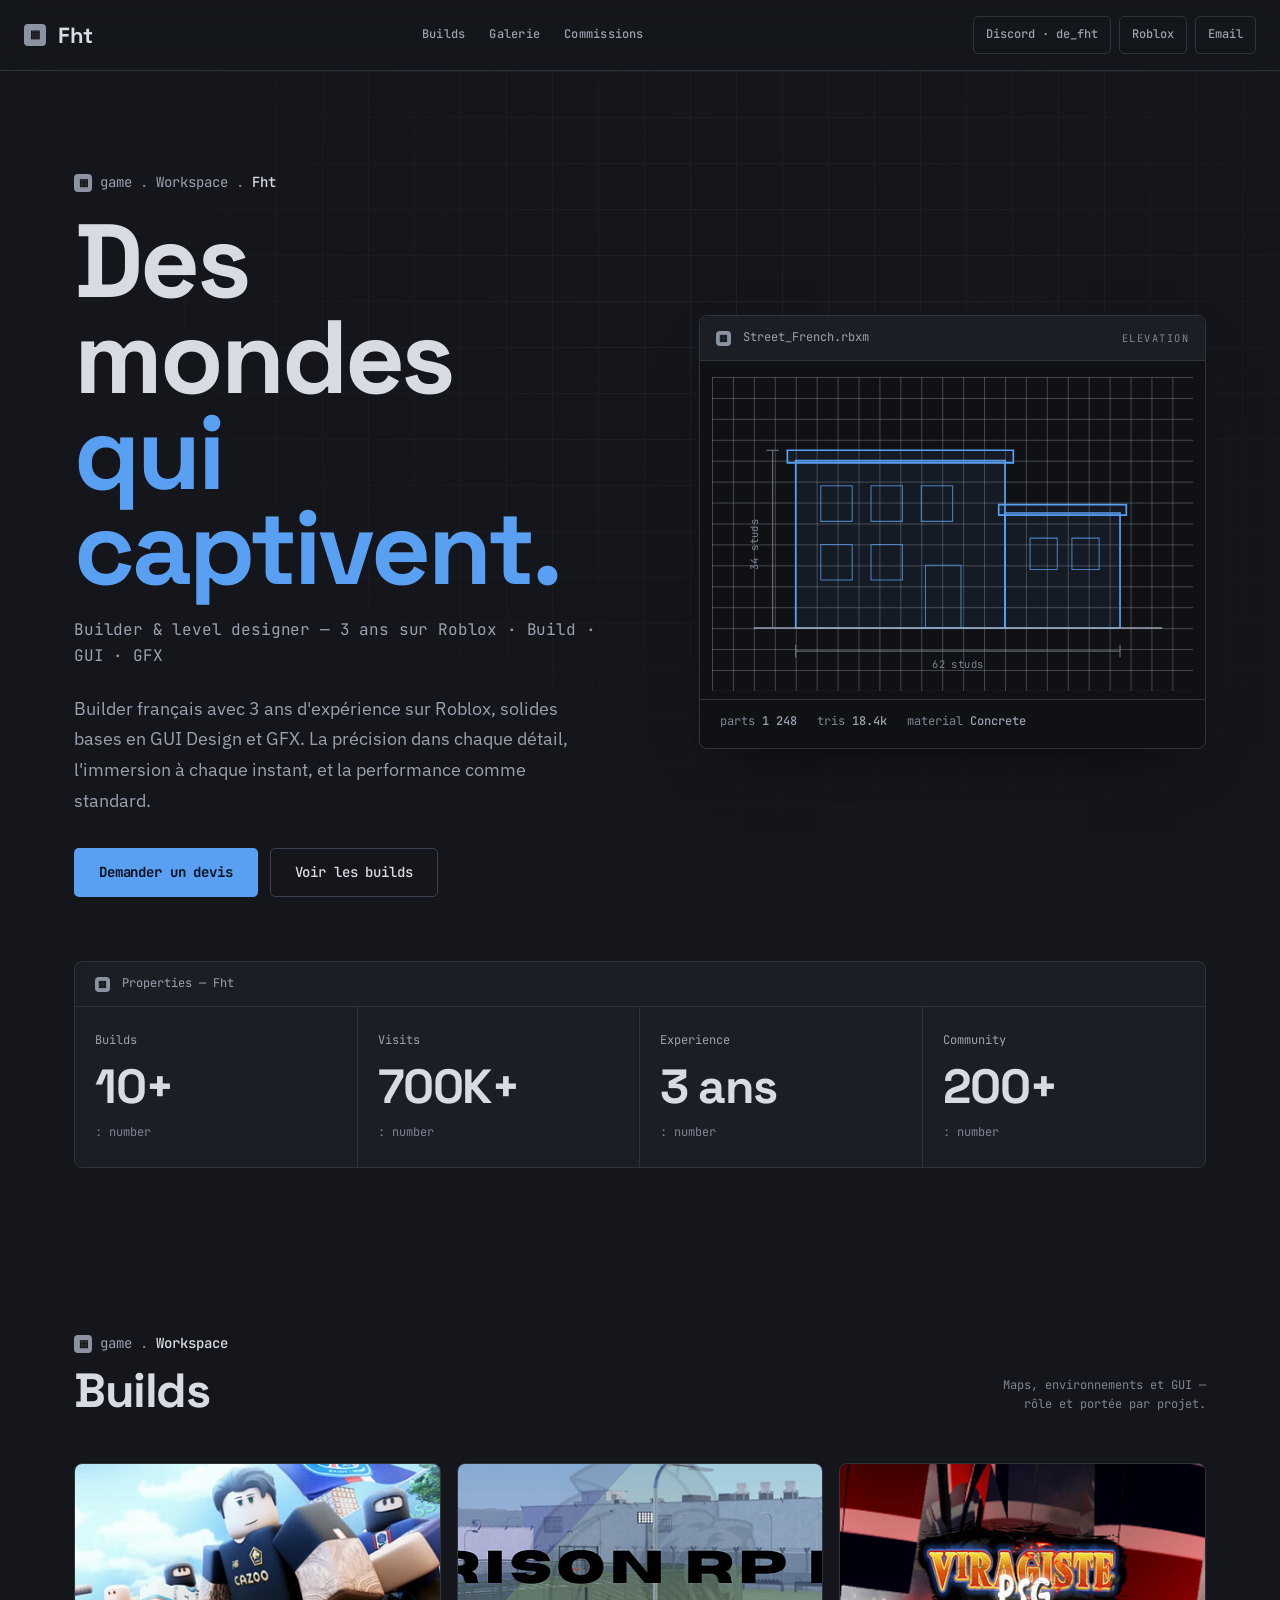
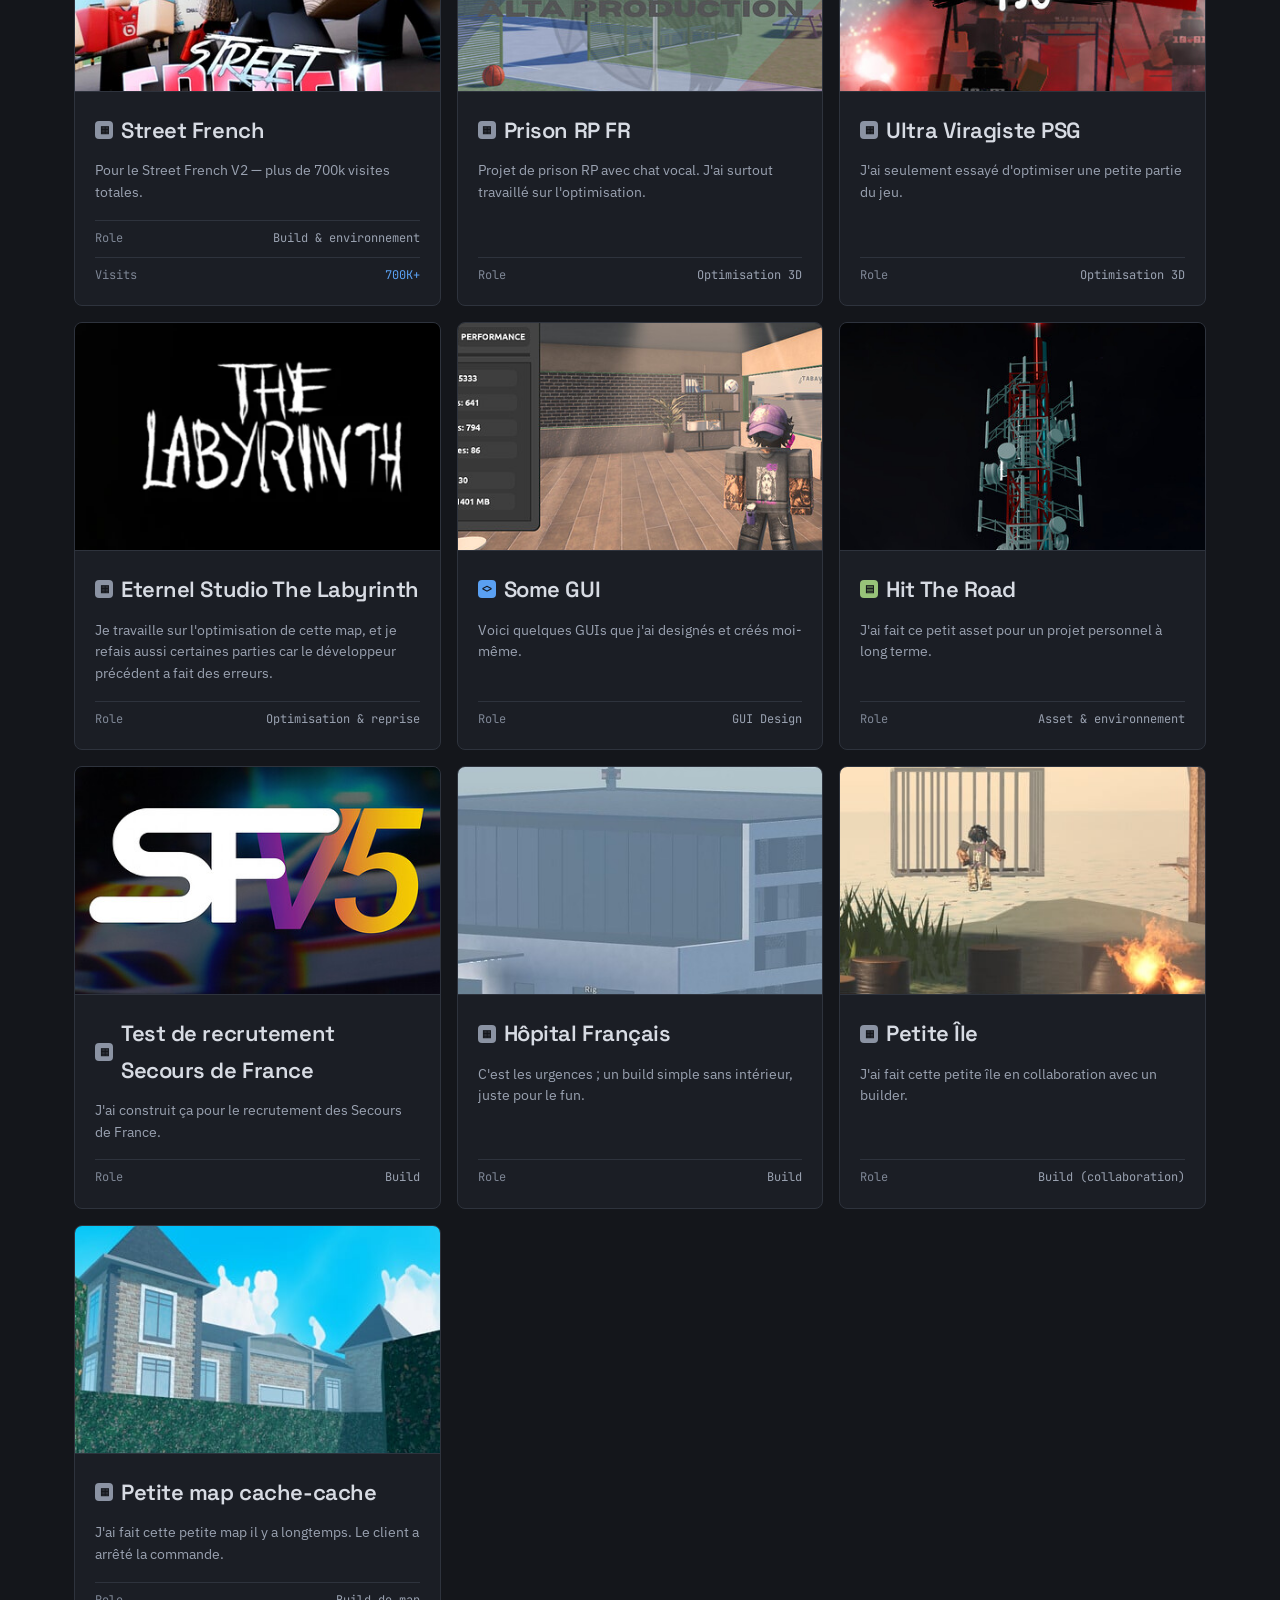
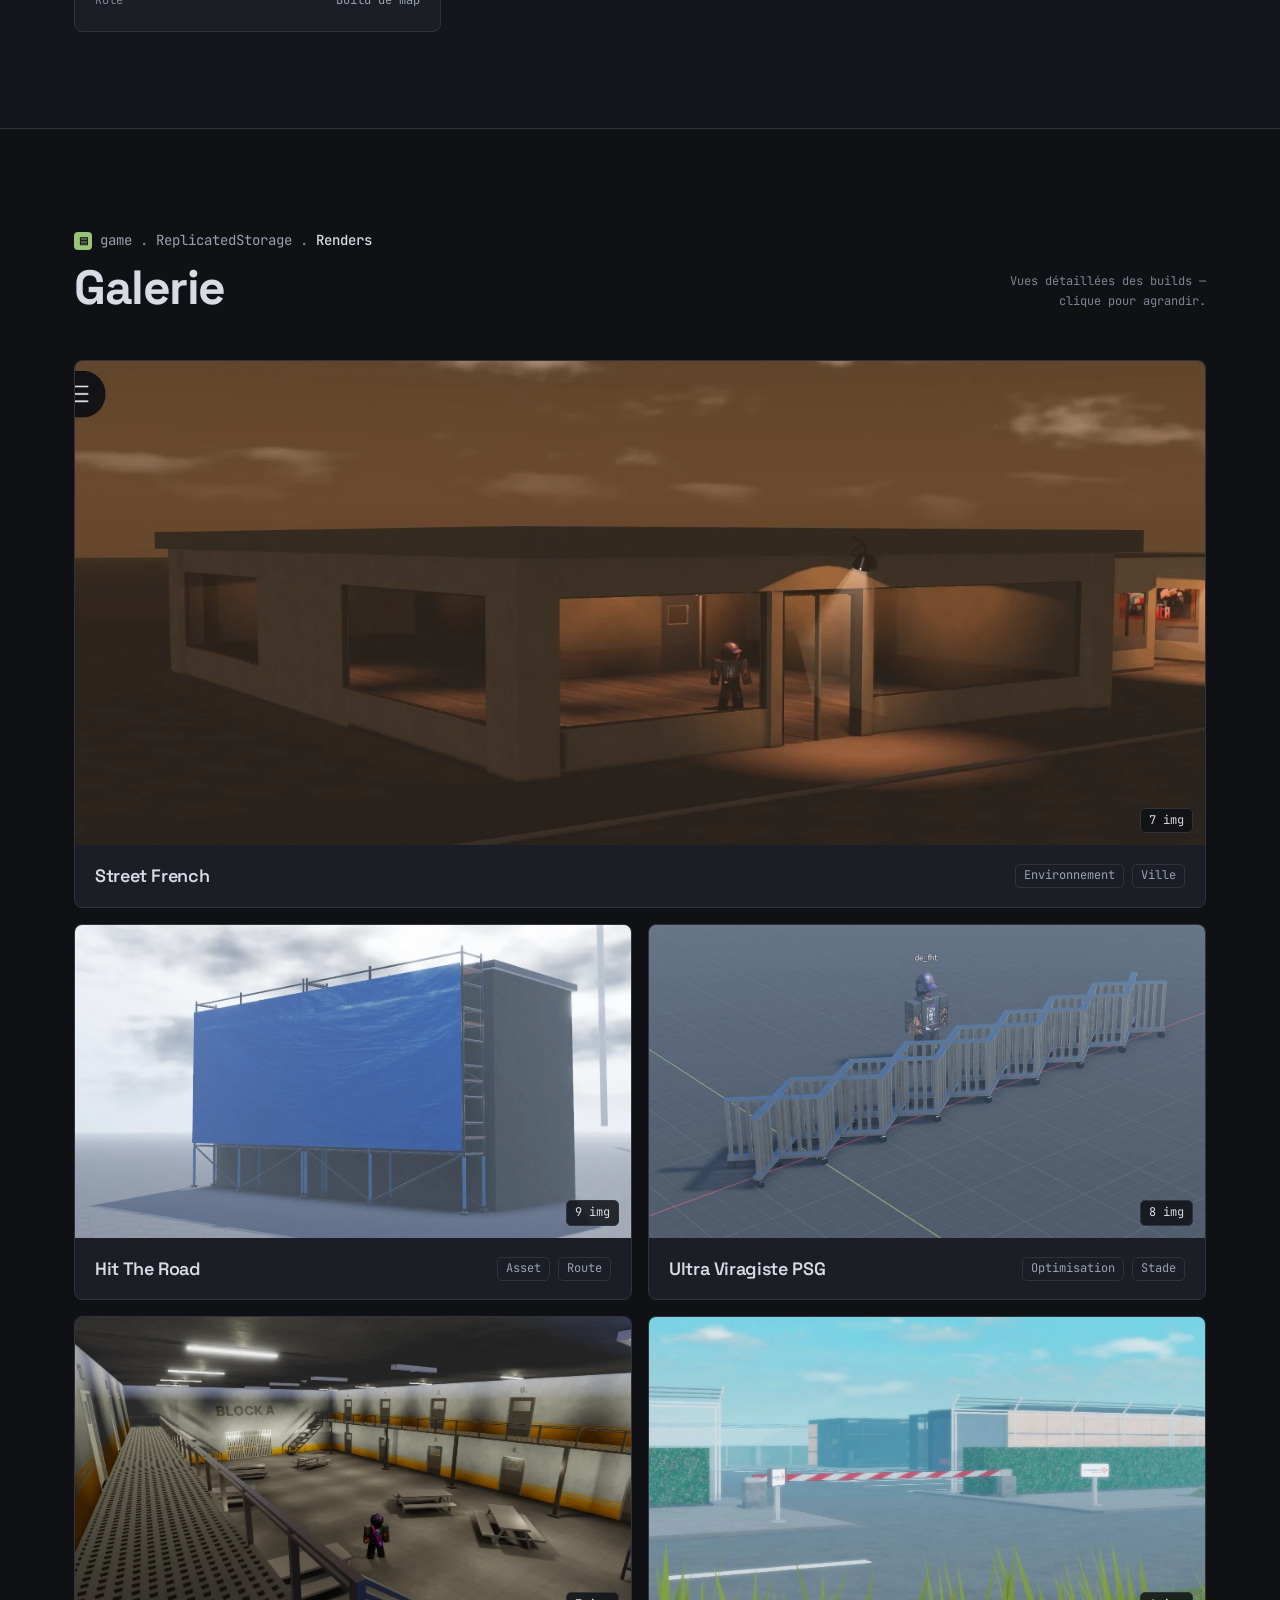
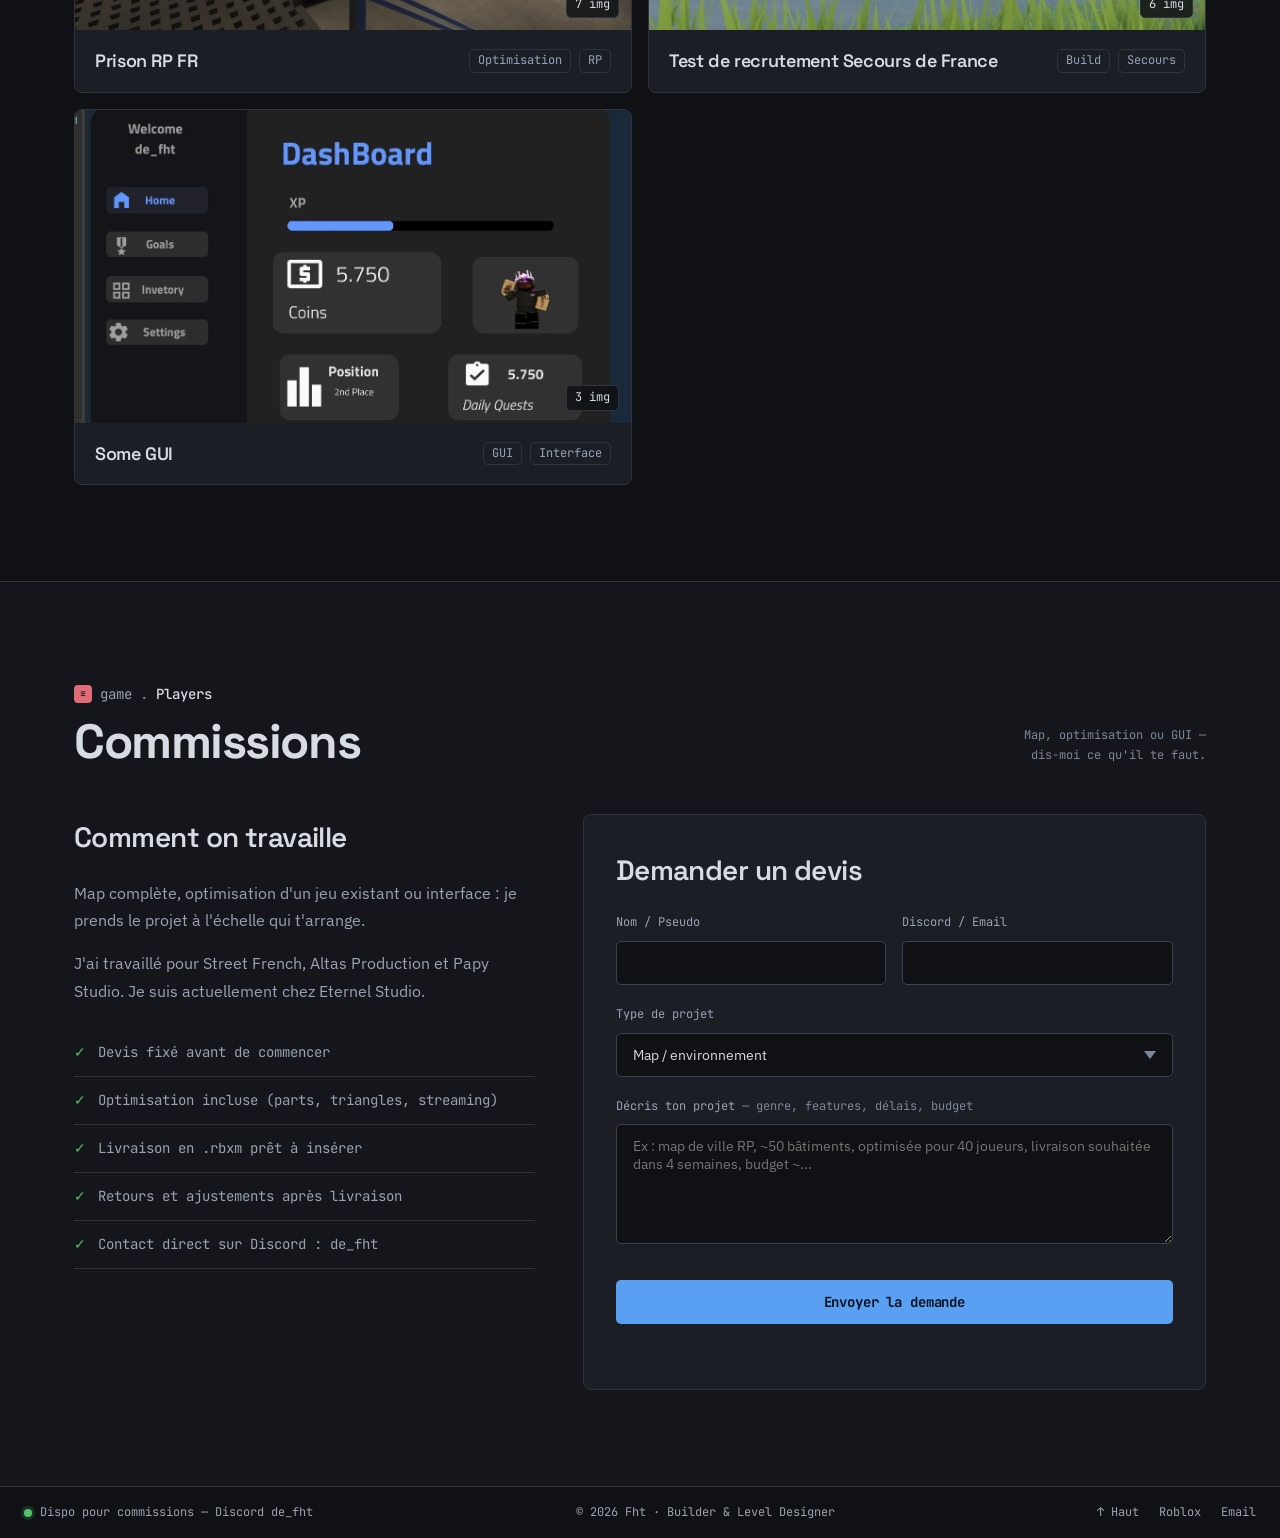
==== v2/index.html @ dc5b0a6c "feat(v2): portfolio builder avec backoffice sans code - Site piloté par contenu.js (aucun contenu co" ====
<!DOCTYPE html>
<html lang="fr">
<head>
  <meta charset="UTF-8">
  <meta name="viewport" content="width=device-width, initial-scale=1.0">
  <title>Fht — Builder &amp; Level Designer Roblox</title>
  <meta name="description" content="Fht — builder et level designer sur Roblox. Maps, environnements immersifs, optimisation 3D et GUI.">
  <link rel="preconnect" href="https://fonts.googleapis.com">
  <link rel="preconnect" href="https://fonts.gstatic.com" crossorigin>
  <link href="https://fonts.googleapis.com/css2?family=Space+Grotesk:wght@400;500;600;700&family=IBM+Plex+Sans:wght@400;500;600&family=JetBrains+Mono:wght@400;500;700&display=swap" rel="stylesheet">
  <link rel="stylesheet" href="assets/css/theme.css">
  <link rel="stylesheet" href="assets/css/site.css">
</head>
<body>

  <!-- PREVIEW BANNER (injecté en mode aperçu) -->
  <div id="previewBanner"></div>

  <!-- HEADER -->
  <header>
    <a class="brand" href="#top" aria-label="Accueil">
      <span class="ico ico-model">▦</span><span id="brandName">Fht</span>
    </a>
    <nav class="top-nav" aria-label="Navigation principale">
      <a href="#games">Builds</a>
      <a href="#clips">Galerie</a>
      <a href="#commissions">Commissions</a>
    </nav>
    <div class="socials" id="socials"></div>
  </header>

  <!-- HERO -->
  <section class="hero" id="top">
    <div class="container">
      <div class="hero-grid">
        <div class="hero-intro reveal">
          <div class="path" id="heroPath"></div>
          <h1 id="heroTitle"></h1>
          <p class="role" id="heroRole"></p>
          <p class="bio" id="heroBio"></p>
          <div class="cta-row">
            <a class="btn btn-primary" href="#commissions" id="ctaPrimary"></a>
            <a class="btn btn-ghost" href="#games" id="ctaSecondary"></a>
          </div>
        </div>

        <div class="blueprint" aria-hidden="true">
          <div class="bp-bar">
            <span class="ico ico-model">▦</span>
            <span class="bp-file">Street_French.rbxm</span>
            <span class="bp-view">ELEVATION</span>
          </div>
          <div class="bp-body">
            <svg viewBox="0 0 460 300" preserveAspectRatio="xMidYMid meet">
              <defs>
                <pattern id="studs" width="20" height="20" patternUnits="userSpaceOnUse">
                  <path d="M20 0H0V20" fill="none" stroke="currentColor" stroke-width="0.5"/>
                </pattern>
              </defs>
              <rect class="bp-grid" width="460" height="300" fill="url(#studs)"/>

              <!-- Façade principale -->
              <g class="bp-draw">
                <rect class="bp-solid" x="80" y="80" width="200" height="160"/>
                <rect class="bp-solid" x="280" y="130" width="110" height="110"/>
                <!-- corniche -->
                <rect class="bp-solid" x="72" y="70" width="216" height="12"/>
                <rect class="bp-solid" x="274" y="122" width="122" height="10"/>
                <!-- ouvertures -->
                <rect class="bp-open" x="104" y="104" width="30" height="34"/>
                <rect class="bp-open" x="152" y="104" width="30" height="34"/>
                <rect class="bp-open" x="200" y="104" width="30" height="34"/>
                <rect class="bp-open" x="104" y="160" width="30" height="34"/>
                <rect class="bp-open" x="152" y="160" width="30" height="34"/>
                <rect class="bp-open" x="304" y="154" width="26" height="30"/>
                <rect class="bp-open" x="344" y="154" width="26" height="30"/>
                <!-- porte -->
                <rect class="bp-open" x="204" y="180" width="34" height="60"/>
                <!-- sol -->
                <line class="bp-ground" x1="40" y1="240" x2="430" y2="240"/>
              </g>

              <!-- Cotes -->
              <g class="bp-dims">
                <line x1="80" y1="262" x2="390" y2="262"/>
                <line x1="80" y1="256" x2="80" y2="268"/>
                <line x1="390" y1="256" x2="390" y2="268"/>
                <text x="235" y="278" text-anchor="middle">62 studs</text>

                <line x1="58" y1="70" x2="58" y2="240"/>
                <line x1="52" y1="70" x2="64" y2="70"/>
                <line x1="52" y1="240" x2="64" y2="240"/>
                <text x="44" y="160" text-anchor="middle" transform="rotate(-90 44 160)">34 studs</text>
              </g>
            </svg>
          </div>
          <div class="bp-foot">
            <span>parts <b>1 248</b></span>
            <span>tris <b>18.4k</b></span>
            <span>material <b>Concrete</b></span>
          </div>
        </div>
      </div>

      <!-- PROPERTIES STRIP -->
      <div class="props reveal" id="stats">
        <div class="props-head">
          <span class="ico ico-model">▦</span><span id="propsTitle">Properties — Fht</span>
        </div>
        <div class="props-grid" id="propsGrid"></div>
      </div>
    </div>
  </section>

  <!-- GAMES -->
  <section class="section" id="games">
    <div class="container">
      <div class="sec-head reveal">
        <div>
          <div class="path"><span class="ico ico-model">▦</span>game<i>.</i><b>Workspace</b></div>
          <h2 class="sec-title">Builds</h2>
        </div>
        <p class="sec-note">Maps, environnements et GUI —<br>rôle et portée par projet.</p>
      </div>
      <div class="games-grid" id="gamesGrid"></div>
    </div>
  </section>

  <!-- CLIPS -->
  <section class="section section-alt" id="clips">
    <div class="container">
      <div class="sec-head reveal">
        <div>
          <div class="path"><span class="ico ico-folder">▤</span>game<i>.</i>ReplicatedStorage<i>.</i><b>Renders</b></div>
          <h2 class="sec-title">Galerie</h2>
        </div>
        <p class="sec-note">Vues détaillées des builds —<br>clique pour agrandir.</p>
      </div>
      <div class="clips-grid" id="clipsGrid"></div>
    </div>
  </section>

  <!-- LIGHTBOX -->
  <div class="lightbox" id="lightbox" role="dialog" aria-modal="true" aria-label="Aperçu image">
    <button class="lb-close" id="lbClose">Fermer · Esc</button>
    <button class="lb-nav lb-prev" id="lbPrev" aria-label="Image précédente">‹</button>
    <div class="lightbox-content">
      <img id="lbImage" src="" alt="">
    </div>
    <button class="lb-nav lb-next" id="lbNext" aria-label="Image suivante">›</button>
    <div class="lb-counter" id="lbCounter"></div>
  </div>

  <!-- COMMISSIONS -->
  <section class="section" id="commissions">
    <div class="container">
      <div class="sec-head reveal">
        <div>
          <div class="path"><span class="ico ico-server">≡</span>game<i>.</i><b>Players</b></div>
          <h2 class="sec-title">Commissions</h2>
        </div>
        <p class="sec-note">Map, optimisation ou GUI —<br>dis-moi ce qu'il te faut.</p>
      </div>
      <div class="comm-grid">
        <div class="terms reveal">
          <h3 id="termsHeading"></h3>
          <div id="termsParagraphs"></div>
          <ul id="termsList"></ul>
        </div>
        <form class="devis reveal" id="devisForm">
          <h3>Demander un devis</h3>
          <div class="form-row">
            <div class="form-group">
              <label for="name">Nom / Pseudo</label>
              <input type="text" id="name" name="name" autocomplete="name" required>
            </div>
            <div class="form-group">
              <label for="contact">Discord / Email</label>
              <input type="text" id="contact" name="contact" required>
            </div>
          </div>
          <div class="form-group">
            <label for="project">Type de projet</label>
            <select id="project" name="project">
              <option value="map">Map / environnement</option>
              <option value="gui">GUI / Interface</option>
              <option value="optim">Optimisation 3D</option>
              <option value="other">Autre</option>
            </select>
          </div>
          <div class="form-group">
            <label for="details">Décris ton projet <span>— genre, features, délais, budget</span></label>
            <textarea id="details" name="details" placeholder="Ex : map de ville RP, ~50 bâtiments, optimisée pour 40 joueurs, livraison souhaitée dans 4 semaines, budget ~..." required></textarea>
          </div>
          <button type="submit" class="btn btn-primary" id="submitBtn">Envoyer la demande</button>
          <div class="form-status" id="formStatus" role="status" aria-live="polite"></div>
        </form>
      </div>
    </div>
  </section>

  <!-- FOOTER -->
  <footer>
    <span class="status" id="footStatus"><span class="dot"></span><span id="footStatusText">En ligne</span></span>
    <span id="footCopyright">© 2026 Fht · Roblox Developer</span>
    <nav aria-label="Liens">
      <a href="#top">↑ Haut</a>
      <a class="foot-roblox" href="#" target="_blank" rel="noopener">Roblox</a>
      <a class="foot-email" href="#">Email</a>
    </nav>
  </footer>

  <script src="contenu.js"></script>
  <script src="assets/js/site.js"></script>

</body>
</html>
---- v2/assets/css/theme.css ----
/* ============================================================
   theme.css — Design system partagé (site + backoffice)
   Palette "Roblox Studio dark", typographie et tokens communs.
   ============================================================ */

*, *::before, *::after {
  box-sizing: border-box;
  margin: 0;
  padding: 0;
}

/* Garantit que l'attribut `hidden` masque toujours l'élément,
   même quand une classe lui donne un display (ex. .gate { display:flex }). */
[hidden] { display: none !important; }

:root {
  /* Studio dark theme */
  --void: #14161b;
  --void-2: #0f1115;
  --panel: #1b1e25;
  --panel-2: #22262f;
  --line: #2e333d;
  --line-2: #3a4150;
  --text: #d7dbe3;
  --text-2: #9aa2b1;
  --muted: #7e8695;
  --sel: #5aa0f2;        /* Studio selection blue = accent unique */
  --sel-dim: #2f6fcb;
  --live: #57c06b;       /* status "en ligne" */
  --warn: #e2231a;       /* Roblox red — erreurs uniquement */

  /* Syntaxe — confinée au code */
  --c-kw: #c678dd;
  --c-str: #98c379;
  --c-type: #e5c07b;
  --c-fn: #5aa0f2;
  --c-prop: #e06c75;
  --c-com: #7f848e;

  --font-display: 'Space Grotesk', system-ui, sans-serif;
  --font-body: 'IBM Plex Sans', system-ui, -apple-system, sans-serif;
  --font-mono: 'JetBrains Mono', ui-monospace, monospace;

  --text-xs: 0.75rem;
  --text-sm: 0.875rem;
  --text-base: 1rem;
  --text-lg: 1.125rem;
  --text-xl: 1.375rem;
  --text-2xl: 1.75rem;
  --text-3xl: 2.25rem;
  --text-4xl: clamp(2rem, 4vw, 3rem);
  --text-hero: clamp(3.25rem, 9vw, 6.5rem);

  --space-1: 0.25rem;
  --space-2: 0.5rem;
  --space-3: 0.75rem;
  --space-4: 1rem;
  --space-5: 1.25rem;
  --space-6: 1.5rem;
  --space-8: 2rem;
  --space-10: 2.5rem;
  --space-12: 3rem;
  --space-16: 4rem;
  --space-20: 5rem;
  --space-24: 6rem;

  --max-width: 1180px;
  --radius: 8px;
  --radius-sm: 5px;
  --ease: cubic-bezier(0.16, 1, 0.3, 1);
}

html { scroll-behavior: smooth; }

body {
  font-family: var(--font-body);
  background: var(--void);
  color: var(--text);
  -webkit-font-smoothing: antialiased;
}

img { max-width: 100%; height: auto; display: block; }

a { color: var(--sel); text-decoration: none; transition: color 0.2s ease; }
a:hover { color: var(--text); }

::selection { background: rgba(90, 160, 242, 0.28); color: #fff; }

:focus-visible {
  outline: 2px solid var(--sel);
  outline-offset: 2px;
  border-radius: 2px;
}

/* Instance icon — carré Studio (utilisé partout) */
.ico {
  display: inline-flex;
  align-items: center;
  justify-content: center;
  width: 18px;
  height: 18px;
  border-radius: 4px;
  font-family: var(--font-mono);
  font-size: 10px;
  font-weight: 700;
  line-height: 1;
  flex-shrink: 0;
  color: var(--void);
}
.ico-script { background: var(--sel); }
.ico-model  { background: #8b93a3; }
.ico-folder { background: var(--c-str); }
.ico-server { background: var(--c-prop); }

@media (prefers-reduced-motion: reduce) {
  html { scroll-behavior: auto; }
  *, *::before, *::after {
    animation-duration: 0.01ms !important;
    animation-iteration-count: 1 !important;
    transition-duration: 0.01ms !important;
  }
}
---- v2/assets/css/site.css ----
/* ============================================================
   site.css — Styles du site public (index.html)
   Dépend de theme.css (variables + base).
   ============================================================ */

body { line-height: 1.65; overflow-x: hidden; }

.container {
  max-width: var(--max-width);
  margin: 0 auto;
  padding: 0 var(--space-6);
}

/* Preview banner (mode aperçu depuis le backoffice) */
.preview-banner {
  background: var(--sel);
  color: #08111f;
  font-family: var(--font-mono);
  font-size: var(--text-xs);
  font-weight: 700;
  text-align: center;
  padding: var(--space-2) var(--space-4);
  letter-spacing: 0.01em;
}
.preview-banner a { color: #08111f; text-decoration: underline; }

/* === HEADER === */
header {
  display: flex;
  justify-content: space-between;
  align-items: center;
  gap: var(--space-6);
  padding: var(--space-4) var(--space-6);
  border-bottom: 1px solid var(--line);
  position: sticky;
  top: 0;
  background: rgba(20, 22, 27, 0.82);
  backdrop-filter: blur(12px);
  -webkit-backdrop-filter: blur(12px);
  z-index: 100;
}

.brand {
  display: flex;
  align-items: center;
  gap: var(--space-3);
  font-family: var(--font-display);
  font-size: var(--text-xl);
  font-weight: 700;
  letter-spacing: -0.02em;
  color: var(--text);
}
.brand .ico { width: 22px; height: 22px; font-size: 11px; }

.top-nav {
  display: flex;
  gap: var(--space-6);
  align-items: center;
}
.top-nav a {
  font-family: var(--font-mono);
  font-size: var(--text-xs);
  font-weight: 500;
  color: var(--text-2);
  letter-spacing: 0.02em;
  position: relative;
  padding: var(--space-1) 0;
}
.top-nav a::after {
  content: '';
  position: absolute;
  bottom: -3px; left: 0;
  width: 0; height: 2px;
  background: var(--sel);
  transition: width 0.25s var(--ease);
}
.top-nav a:hover { color: var(--text); }
.top-nav a:hover::after { width: 100%; }

.socials { display: flex; gap: var(--space-2); }
.socials a {
  font-family: var(--font-mono);
  font-size: var(--text-xs);
  font-weight: 500;
  color: var(--text-2);
  padding: var(--space-2) var(--space-3);
  border: 1px solid var(--line);
  border-radius: var(--radius-sm);
  transition: all 0.2s ease;
}
.socials a:hover { border-color: var(--sel); color: var(--text); }
.social-tag {
  font-family: var(--font-mono);
  font-size: var(--text-xs);
  font-weight: 500;
  color: var(--text-2);
  padding: var(--space-2) var(--space-3);
  border: 1px solid var(--line);
  border-radius: var(--radius-sm);
  white-space: nowrap;
}

/* === HERO === */
.hero {
  position: relative;
  padding: var(--space-24) 0 var(--space-16);
  overflow: hidden;
}
.hero::before {
  content: '';
  position: absolute;
  inset: 0;
  background-image:
    linear-gradient(var(--line) 1px, transparent 1px),
    linear-gradient(90deg, var(--line) 1px, transparent 1px);
  background-size: 46px 46px;
  opacity: 0.4;
  -webkit-mask-image: radial-gradient(ellipse 90% 70% at 60% 20%, #000 0%, transparent 75%);
  mask-image: radial-gradient(ellipse 90% 70% at 60% 20%, #000 0%, transparent 75%);
  pointer-events: none;
}

.hero-grid {
  position: relative;
  display: grid;
  grid-template-columns: 1.05fr 0.95fr;
  gap: var(--space-16);
  align-items: center;
}

.path {
  display: inline-flex;
  align-items: center;
  gap: var(--space-2);
  font-family: var(--font-mono);
  font-size: var(--text-sm);
  color: var(--text-2);
  margin-bottom: var(--space-5);
}
.path i { color: var(--muted); font-style: normal; }
.path b { color: var(--text); font-weight: 500; }

.hero h1 {
  font-family: var(--font-display);
  font-size: var(--text-hero);
  font-weight: 700;
  line-height: 0.92;
  letter-spacing: -0.03em;
  color: var(--text);
  margin-bottom: var(--space-5);
}
.hero h1 em {
  font-style: normal;
  color: var(--sel);
}

.role {
  font-family: var(--font-mono);
  font-size: var(--text-base);
  color: var(--text-2);
  margin-bottom: var(--space-6);
  letter-spacing: -0.01em;
}

.bio {
  font-size: var(--text-lg);
  color: var(--text-2);
  line-height: 1.7;
  max-width: 46ch;
  margin-bottom: var(--space-8);
}

.cta-row { display: flex; gap: var(--space-3); flex-wrap: wrap; }

.btn {
  display: inline-flex;
  align-items: center;
  gap: var(--space-2);
  font-family: var(--font-mono);
  font-size: var(--text-sm);
  font-weight: 500;
  padding: var(--space-3) var(--space-6);
  border-radius: var(--radius-sm);
  border: 1px solid transparent;
  cursor: pointer;
  transition: all 0.2s ease;
  letter-spacing: -0.01em;
}
.btn-primary { background: var(--sel); color: #08111f; font-weight: 700; }
.btn-primary:hover { background: #77b2f6; color: #08111f; }
.btn-ghost { border-color: var(--line-2); color: var(--text); background: transparent; }
.btn-ghost:hover { border-color: var(--sel); color: var(--text); }

/* Blueprint — la thèse : une élévation cotée, le langage du builder */
.blueprint {
  background: var(--void-2);
  border: 1px solid var(--line);
  border-radius: var(--radius);
  overflow: hidden;
  box-shadow: 0 24px 60px -30px rgba(0,0,0,0.8);
}
.bp-bar {
  display: flex;
  align-items: center;
  gap: var(--space-3);
  padding: var(--space-3) var(--space-4);
  border-bottom: 1px solid var(--line);
  background: var(--panel);
}
.bp-bar .ico { width: 15px; height: 15px; font-size: 9px; }
.bp-file {
  font-family: var(--font-mono);
  font-size: var(--text-xs);
  color: var(--text-2);
}
.bp-view {
  margin-left: auto;
  font-family: var(--font-mono);
  font-size: 0.65rem;
  letter-spacing: 0.14em;
  color: var(--muted);
}
.bp-body { padding: var(--space-4) var(--space-3) var(--space-2); }
.bp-body svg { width: 100%; height: auto; display: block; }

.bp-grid { color: var(--line); }
.bp-solid {
  fill: rgba(90, 160, 242, 0.07);
  stroke: var(--sel);
  stroke-width: 1.6;
}
.bp-open {
  fill: none;
  stroke: var(--sel);
  stroke-width: 1;
  opacity: 0.75;
}
.bp-ground {
  stroke: var(--text-2);
  stroke-width: 1.4;
}
.bp-dims line { stroke: var(--muted); stroke-width: 0.9; }
.bp-dims text {
  fill: var(--muted);
  font-family: var(--font-mono);
  font-size: 10px;
  letter-spacing: 0.04em;
}

/* Tracé au chargement */
.bp-draw rect, .bp-draw line {
  stroke-dasharray: 900;
  stroke-dashoffset: 900;
  animation: bp-trace 1.7s var(--ease) forwards;
}
.bp-draw rect:nth-child(n+3) { animation-delay: 0.18s; }
.bp-draw rect:nth-child(n+5) { animation-delay: 0.34s; }
.bp-dims { opacity: 0; animation: bp-fade 0.7s ease 1.1s forwards; }
@keyframes bp-trace { to { stroke-dashoffset: 0; } }
@keyframes bp-fade  { to { opacity: 1; } }

.bp-foot {
  display: flex;
  flex-wrap: wrap;
  gap: var(--space-5);
  padding: var(--space-3) var(--space-5) var(--space-4);
  border-top: 1px solid var(--line);
  font-family: var(--font-mono);
  font-size: var(--text-xs);
  color: var(--muted);
}
.bp-foot b { color: var(--text-2); font-weight: 500; }

/* === PROPERTIES STRIP (stats) === */
.props {
  position: relative;
  margin-top: var(--space-16);
  background: var(--panel);
  border: 1px solid var(--line);
  border-radius: var(--radius);
}
.props-head {
  display: flex;
  align-items: center;
  gap: var(--space-3);
  padding: var(--space-3) var(--space-5);
  border-bottom: 1px solid var(--line);
  font-family: var(--font-mono);
  font-size: var(--text-xs);
  color: var(--text-2);
}
.props-head .ico { width: 15px; height: 15px; font-size: 9px; }
.props-grid {
  display: grid;
  grid-template-columns: repeat(4, 1fr);
}
.prop {
  padding: var(--space-6) var(--space-5);
  border-right: 1px solid var(--line);
}
.prop:last-child { border-right: none; }
.prop-name {
  font-family: var(--font-mono);
  font-size: var(--text-xs);
  color: var(--text-2);
  margin-bottom: var(--space-3);
}
.prop-value {
  font-family: var(--font-display);
  font-size: var(--text-4xl);
  font-weight: 700;
  line-height: 1;
  letter-spacing: -0.03em;
  color: var(--text);
}
.prop-type {
  font-family: var(--font-mono);
  font-size: var(--text-xs);
  color: var(--muted);
  margin-top: var(--space-3);
}
.prop-type::before { content: ': '; }

/* === SECTIONS === */
.section { padding: var(--space-24) 0; }
.section-alt {
  background: var(--void-2);
  border-top: 1px solid var(--line);
  border-bottom: 1px solid var(--line);
}

.sec-head {
  display: flex;
  align-items: flex-end;
  justify-content: space-between;
  gap: var(--space-6);
  flex-wrap: wrap;
  margin-bottom: var(--space-12);
}
.sec-head .path { margin-bottom: 0; }
.sec-title {
  font-family: var(--font-display);
  font-size: var(--text-4xl);
  font-weight: 700;
  letter-spacing: -0.03em;
  color: var(--text);
  line-height: 1;
  margin-top: var(--space-3);
}
.sec-note {
  font-family: var(--font-mono);
  font-size: var(--text-xs);
  color: var(--muted);
  max-width: 30ch;
  text-align: right;
}

/* === GAMES === */
.games-grid {
  display: grid;
  grid-template-columns: repeat(3, 1fr);
  gap: var(--space-4);
}
.game {
  display: flex;
  flex-direction: column;
  background: var(--panel);
  border: 1px solid var(--line);
  border-radius: var(--radius);
  overflow: hidden;
  transition: border-color 0.25s var(--ease), transform 0.25s var(--ease);
}
.game:hover { border-color: var(--sel); transform: translateY(-3px); }

.game-cover {
  aspect-ratio: 16 / 10;
  background:
    repeating-linear-gradient(45deg, var(--panel-2) 0 12px, var(--panel) 12px 24px);
  display: flex;
  align-items: center;
  justify-content: center;
  overflow: hidden;
  position: relative;
  border-bottom: 1px solid var(--line);
}
.game-cover img { width: 100%; height: 100%; object-fit: cover; transition: transform 0.5s var(--ease); }
.game:hover .game-cover img { transform: scale(1.04); }
.game-cover-ph {
  font-family: var(--font-mono);
  font-size: var(--text-sm);
  color: var(--muted);
  letter-spacing: 0.02em;
  padding: 0 var(--space-4);
  text-align: center;
  word-break: break-all;
}

.game-body { padding: var(--space-5); display: flex; flex-direction: column; flex: 1; }
.game-title-row { display: flex; align-items: center; gap: var(--space-2); }
.game-name {
  font-family: var(--font-display);
  font-size: var(--text-xl);
  font-weight: 600;
  color: var(--text);
  letter-spacing: -0.02em;
}
.game-desc {
  font-size: var(--text-sm);
  color: var(--text-2);
  margin-top: var(--space-3);
  line-height: 1.55;
}
.game-meta {
  margin-top: auto;
  padding-top: var(--space-4);
  display: flex;
  flex-direction: column;
  gap: var(--space-2);
}
.game-prop {
  display: flex;
  justify-content: space-between;
  align-items: baseline;
  font-family: var(--font-mono);
  font-size: var(--text-xs);
  padding-top: var(--space-2);
  border-top: 1px solid var(--line);
}
.game-prop .k { color: var(--muted); }
.game-prop .v { color: var(--text-2); }
.game-prop .v em { color: var(--sel); font-style: normal; }

/* === CLIPS === */
.clips-grid {
  display: grid;
  grid-template-columns: repeat(2, 1fr);
  gap: var(--space-4);
}
.clip {
  background: var(--panel);
  border: 1px solid var(--line);
  border-radius: var(--radius);
  overflow: hidden;
  cursor: pointer;
  transition: border-color 0.25s var(--ease), transform 0.25s var(--ease);
}
.clip:hover { border-color: var(--sel); transform: translateY(-3px); }
.clip.clip-wide { grid-column: 1 / -1; }

.clip-preview {
  aspect-ratio: 16 / 9;
  background: var(--panel-2);
  position: relative;
  overflow: hidden;
}
.clip.clip-wide .clip-preview { aspect-ratio: 21 / 9; }
.clip-preview img { width: 100%; height: 100%; object-fit: cover; transition: transform 0.5s var(--ease); }
.clip:hover .clip-preview img { transform: scale(1.04); }
.clip-count {
  position: absolute;
  bottom: var(--space-3);
  right: var(--space-3);
  font-family: var(--font-mono);
  font-size: var(--text-xs);
  color: var(--text);
  background: rgba(15, 17, 21, 0.85);
  border: 1px solid var(--line);
  border-radius: var(--radius-sm);
  padding: 2px var(--space-2);
}
.clip-body { padding: var(--space-4) var(--space-5); display: flex; align-items: center; justify-content: space-between; gap: var(--space-4); flex-wrap: wrap; }
.clip-title {
  font-family: var(--font-display);
  font-size: var(--text-lg);
  font-weight: 600;
  color: var(--text);
  letter-spacing: -0.02em;
}
.clip-tags { display: flex; gap: var(--space-2); flex-wrap: wrap; }
.clip-tag {
  font-family: var(--font-mono);
  font-size: var(--text-xs);
  color: var(--text-2);
  border: 1px solid var(--line);
  border-radius: var(--radius-sm);
  padding: 1px var(--space-2);
}

/* === LIGHTBOX === */
.lightbox {
  position: fixed;
  inset: 0;
  background: rgba(10, 11, 14, 0.94);
  backdrop-filter: blur(6px);
  z-index: 1000;
  display: flex;
  align-items: center;
  justify-content: center;
  opacity: 0;
  pointer-events: none;
  transition: opacity 0.3s ease;
}
.lightbox.active { opacity: 1; pointer-events: all; }
.lightbox-content { max-width: 90vw; max-height: 84vh; position: relative; }
.lightbox-content img {
  max-width: 90vw; max-height: 84vh; object-fit: contain;
  border: 1px solid var(--line-2); border-radius: var(--radius);
}
.lb-nav {
  position: absolute;
  top: 50%;
  transform: translateY(-50%);
  background: var(--panel);
  border: 1px solid var(--line-2);
  border-radius: var(--radius-sm);
  color: var(--text);
  font-size: var(--text-2xl);
  line-height: 1;
  cursor: pointer;
  width: 44px; height: 44px;
  display: flex; align-items: center; justify-content: center;
  transition: all 0.2s ease;
}
.lb-nav:hover { border-color: var(--sel); color: var(--sel); }
.lb-prev { left: -64px; }
.lb-next { right: -64px; }
.lb-close {
  position: fixed;
  top: var(--space-5);
  right: var(--space-6);
  background: var(--panel);
  border: 1px solid var(--line-2);
  border-radius: var(--radius-sm);
  color: var(--text);
  font-family: var(--font-mono);
  font-size: var(--text-xs);
  cursor: pointer;
  padding: var(--space-2) var(--space-4);
  transition: all 0.2s ease;
}
.lb-close:hover { border-color: var(--sel); color: var(--sel); }
.lb-counter {
  position: fixed;
  bottom: var(--space-6);
  left: 50%;
  transform: translateX(-50%);
  font-family: var(--font-mono);
  font-size: var(--text-sm);
  color: var(--text-2);
}

/* === COMMISSIONS === */
.comm-grid {
  display: grid;
  grid-template-columns: 0.85fr 1.15fr;
  gap: var(--space-12);
  align-items: start;
}
.terms h3, .devis h3 {
  font-family: var(--font-display);
  font-size: var(--text-2xl);
  font-weight: 600;
  color: var(--text);
  letter-spacing: -0.02em;
  margin-bottom: var(--space-5);
}
.terms p {
  font-size: var(--text-base);
  color: var(--text-2);
  line-height: 1.7;
  margin-bottom: var(--space-4);
}
.terms ul { list-style: none; margin-top: var(--space-6); }
.terms li {
  font-family: var(--font-mono);
  font-size: var(--text-sm);
  color: var(--text-2);
  padding: var(--space-3) 0 var(--space-3) var(--space-6);
  border-bottom: 1px solid var(--line);
  position: relative;
}
.terms li::before {
  content: '✓';
  position: absolute;
  left: 0;
  color: var(--live);
}

.devis {
  background: var(--panel);
  border: 1px solid var(--line);
  border-radius: var(--radius);
  padding: var(--space-8);
}
.form-group { margin-bottom: var(--space-5); }
.form-group label {
  display: block;
  font-family: var(--font-mono);
  font-size: var(--text-xs);
  color: var(--text-2);
  margin-bottom: var(--space-2);
}
.form-group label span { color: var(--muted); }
.form-group input,
.form-group select,
.form-group textarea {
  width: 100%;
  background: var(--void-2);
  border: 1px solid var(--line-2);
  border-radius: var(--radius-sm);
  padding: var(--space-3) var(--space-4);
  color: var(--text);
  font-family: var(--font-body);
  font-size: var(--text-sm);
  transition: border-color 0.2s ease;
  -webkit-appearance: none;
  appearance: none;
}
.form-group input:focus,
.form-group select:focus,
.form-group textarea:focus {
  outline: none;
  border-color: var(--sel);
}
.form-group textarea { min-height: 120px; resize: vertical; }
.form-group select {
  cursor: pointer;
  background-image: url("data:image/svg+xml,%3Csvg xmlns='http://www.w3.org/2000/svg' width='12' height='8' viewBox='0 0 12 8'%3E%3Cpath fill='%237e8695' d='M6 8 0 0h12z'/%3E%3C/svg%3E");
  background-repeat: no-repeat;
  background-position: right var(--space-4) center;
  padding-right: var(--space-10);
}
.form-row { display: grid; grid-template-columns: 1fr 1fr; gap: var(--space-4); }

.devis .btn { width: 100%; justify-content: center; margin-top: var(--space-2); }

.form-status {
  margin-top: var(--space-4);
  font-family: var(--font-mono);
  font-size: var(--text-sm);
  color: var(--text-2);
  text-align: center;
  min-height: 1.2em;
}
.form-status.success { color: var(--live); }
.form-status.error { color: var(--warn); }

/* === FOOTER (status bar) === */
footer {
  border-top: 1px solid var(--line);
  background: var(--void-2);
  padding: var(--space-4) var(--space-6);
  display: flex;
  justify-content: space-between;
  align-items: center;
  gap: var(--space-4);
  flex-wrap: wrap;
  font-family: var(--font-mono);
  font-size: var(--text-xs);
  color: var(--text-2);
}
.status {
  display: inline-flex;
  align-items: center;
  gap: var(--space-2);
}
.status .dot {
  width: 8px; height: 8px; border-radius: 50%;
  background: var(--live);
  box-shadow: 0 0 0 3px rgba(87, 192, 107, 0.18);
}
.status.offline .dot { background: var(--muted); box-shadow: 0 0 0 3px rgba(126, 134, 149, 0.18); }
footer nav { display: flex; gap: var(--space-5); flex-wrap: wrap; }
footer nav a { color: var(--text-2); }
footer nav a:hover { color: var(--text); }

/* === REVEAL === */
.reveal {
  opacity: 0;
  transform: translateY(18px);
  transition: opacity 0.6s var(--ease), transform 0.6s var(--ease);
}
.reveal.in { opacity: 1; transform: none; }

/* === RESPONSIVE === */
@media (max-width: 900px) {
  .hero-grid { grid-template-columns: 1fr; gap: var(--space-10); }
  .props-grid { grid-template-columns: repeat(2, 1fr); }
  .games-grid { grid-template-columns: repeat(2, 1fr); }
  .comm-grid { grid-template-columns: 1fr; gap: var(--space-10); }
}

@media (max-width: 640px) {
  header { flex-wrap: wrap; gap: var(--space-3); padding: var(--space-3) var(--space-4); }
  .top-nav { gap: var(--space-4); flex-wrap: wrap; }
  .socials { flex-wrap: wrap; }
  .hero { padding: var(--space-16) 0 var(--space-12); }
  .props-grid { grid-template-columns: 1fr; }
  .games-grid { grid-template-columns: 1fr; }
  .clips-grid { grid-template-columns: 1fr; }
  .clip.clip-wide .clip-preview { aspect-ratio: 16 / 9; }
  .form-row { grid-template-columns: 1fr; }
  .lb-nav { display: none; }
  .sec-note { text-align: left; }
  .section { padding: var(--space-16) 0; }
}

@media (prefers-reduced-motion: reduce) {
  .reveal { opacity: 1; transform: none; }
  .bp-draw rect, .bp-draw line { stroke-dashoffset: 0; }
  .bp-dims { opacity: 1; }
}
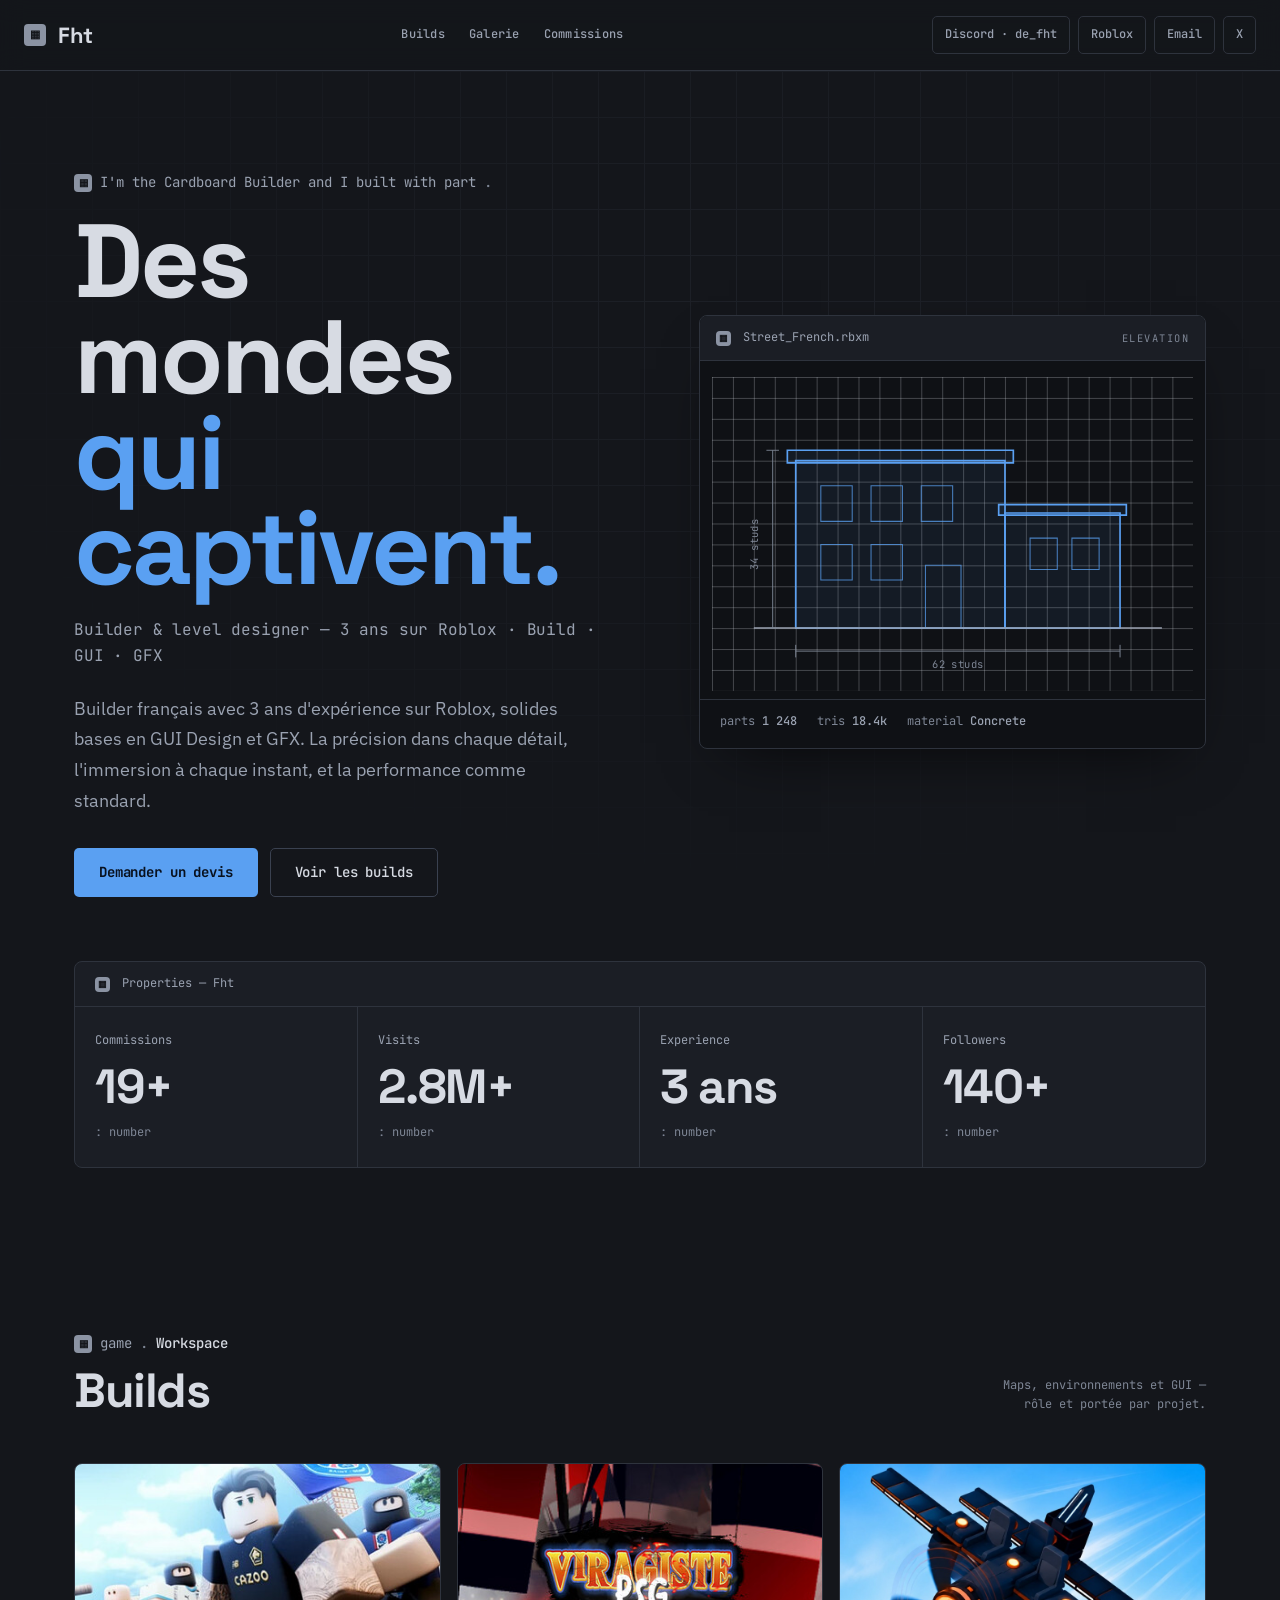
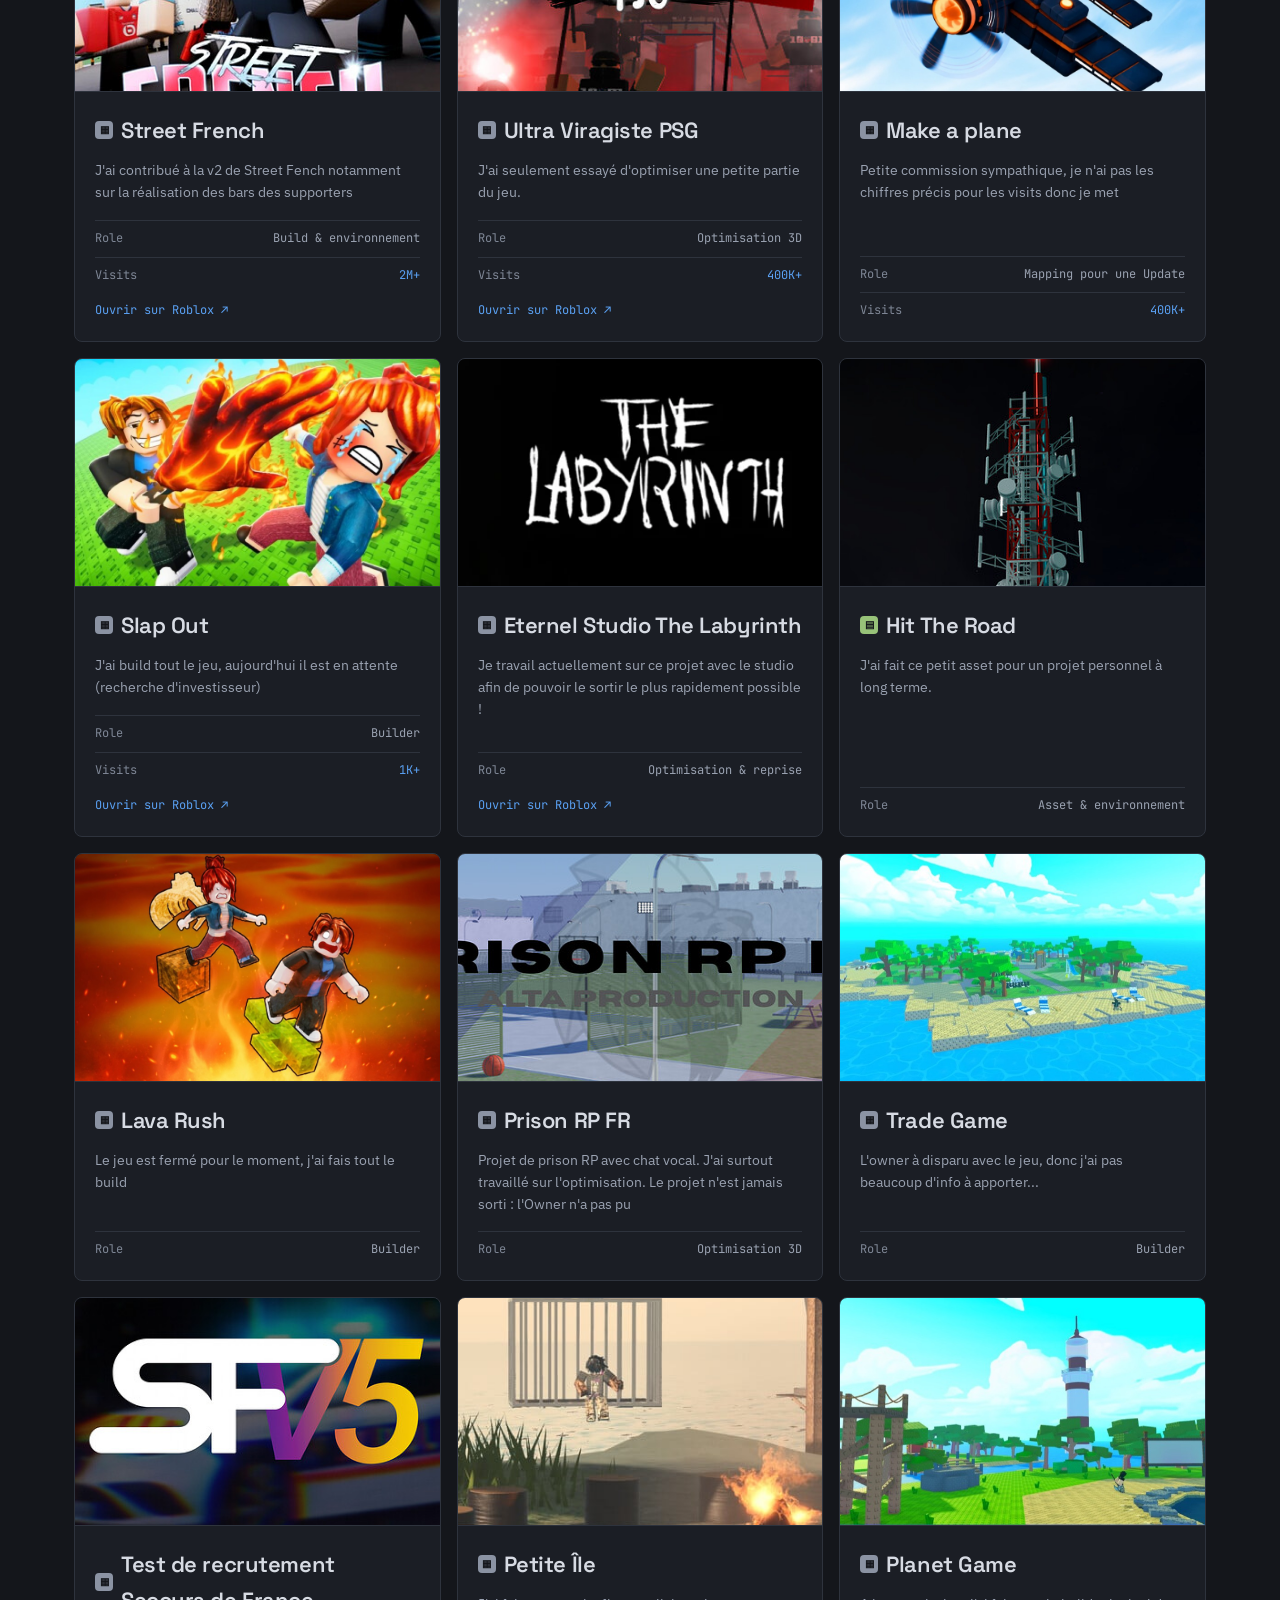
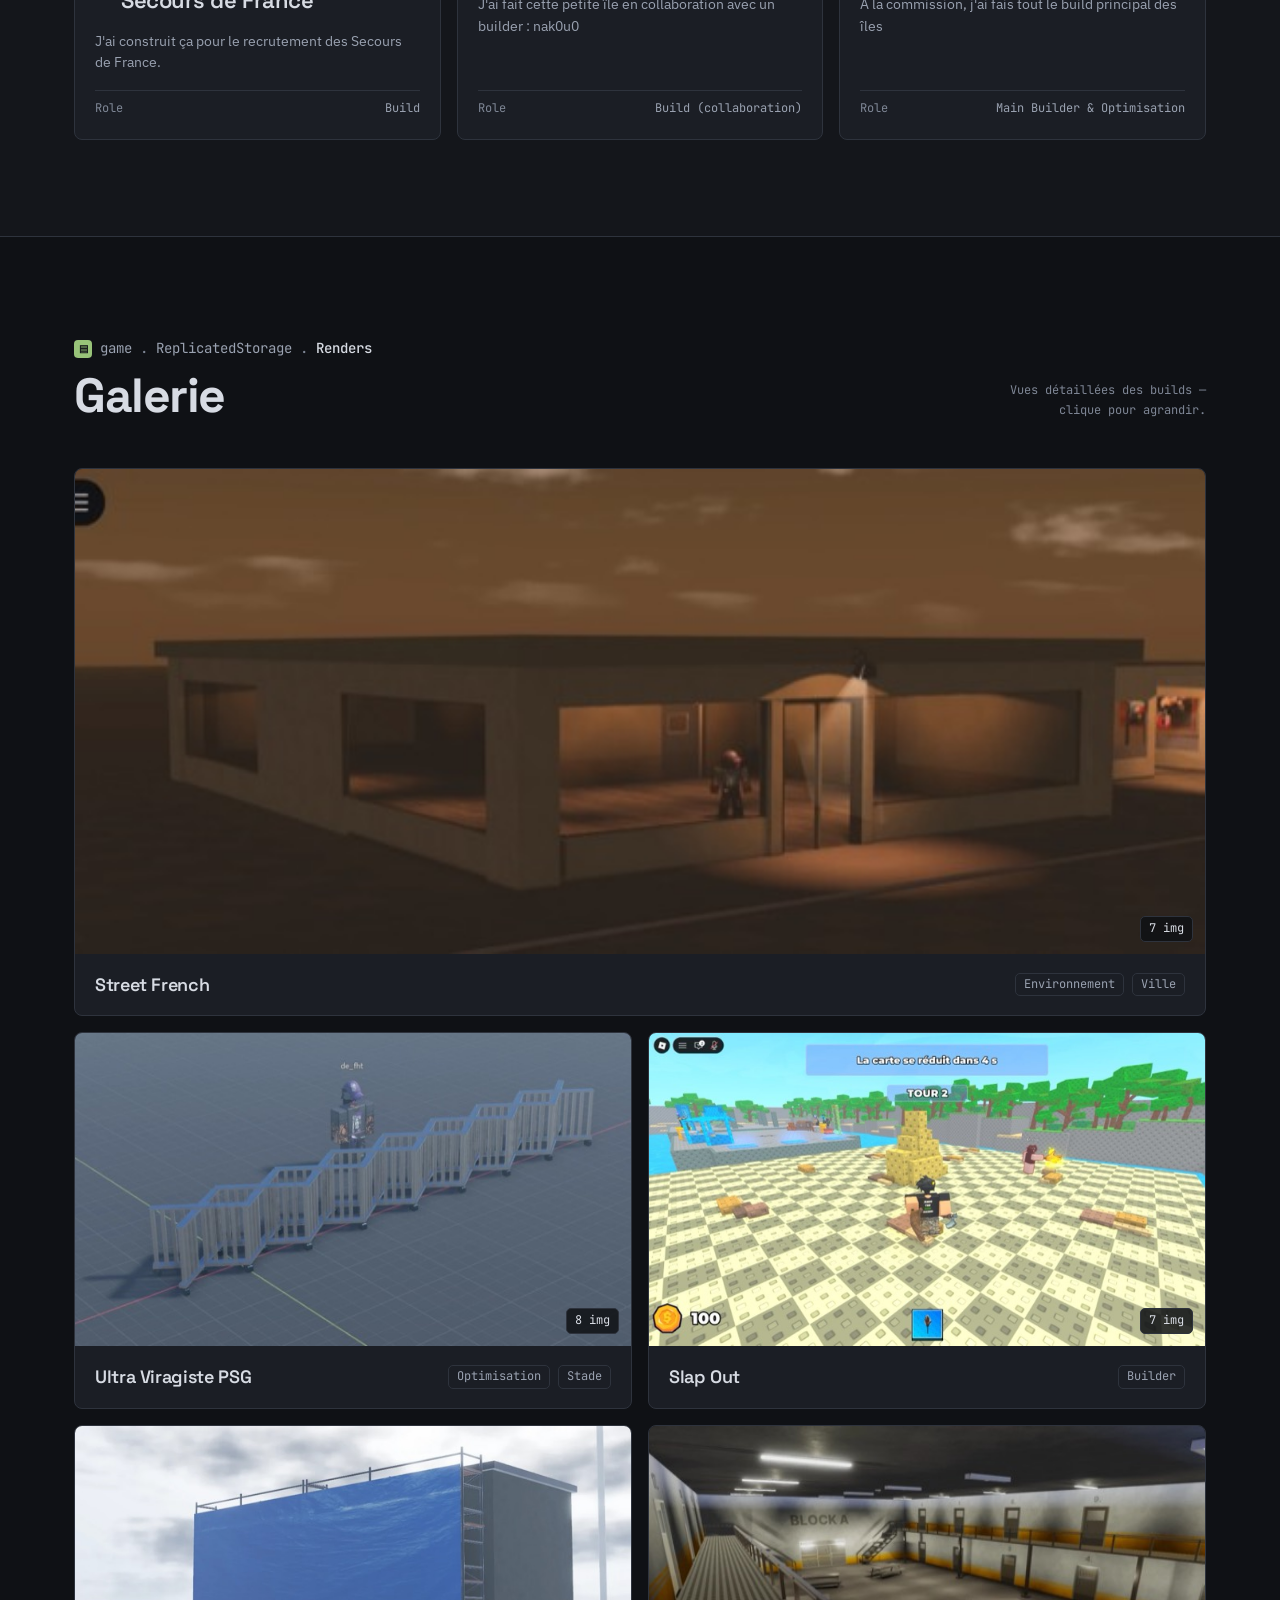
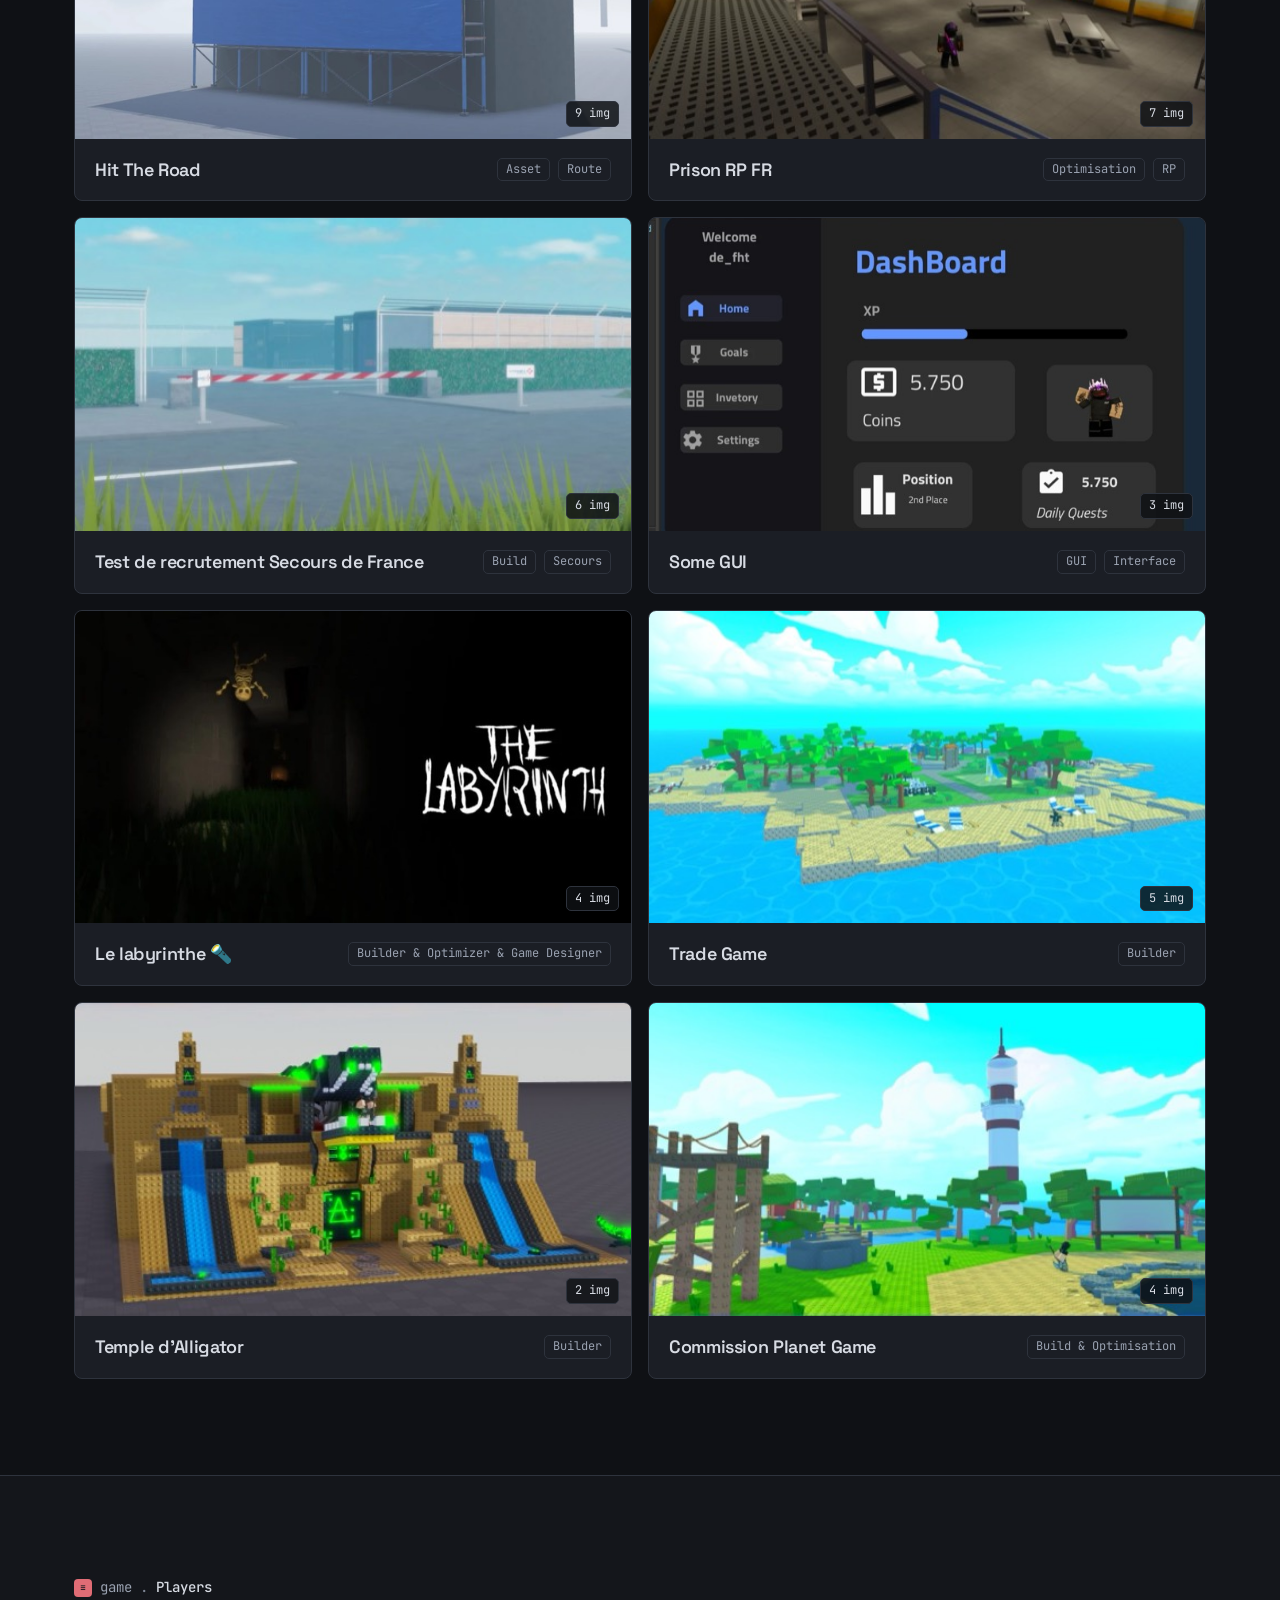
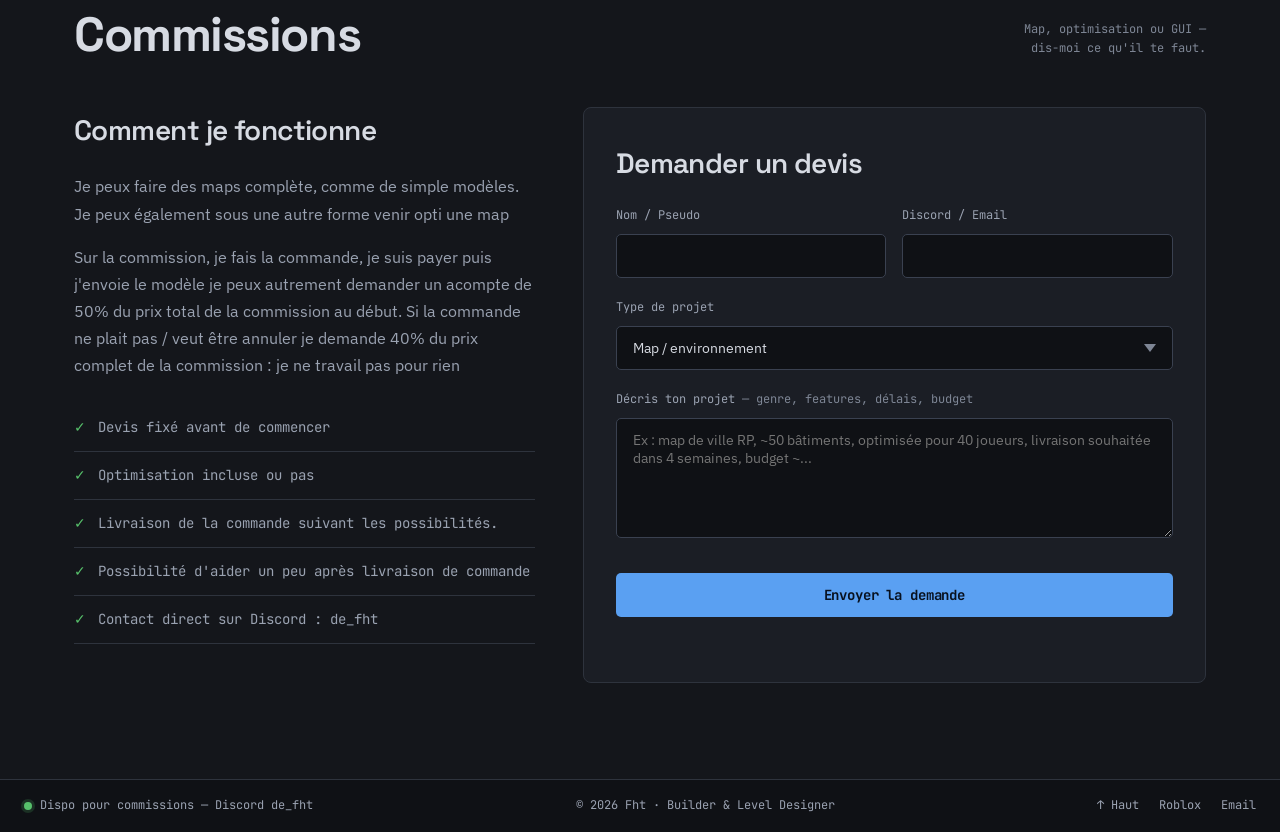
==== commit cf01a6dd: "perf+fix: vignettes, anti-cache et corrections issues de la review - Vignettes de carte (700 px) : i" ====
--- a/v2/index.html
+++ b/v2/index.html
@@ -8,8 +8,8 @@
   <link rel="preconnect" href="https://fonts.googleapis.com">
   <link rel="preconnect" href="https://fonts.gstatic.com" crossorigin>
   <link href="https://fonts.googleapis.com/css2?family=Space+Grotesk:wght@400;500;600;700&family=IBM+Plex+Sans:wght@400;500;600&family=JetBrains+Mono:wght@400;500;700&display=swap" rel="stylesheet">
-  <link rel="stylesheet" href="assets/css/theme.css">
-  <link rel="stylesheet" href="assets/css/site.css">
+  <link rel="stylesheet" href="assets/css/theme.css?v=2">
+  <link rel="stylesheet" href="assets/css/site.css?v=2">
 </head>
 <body>
 
@@ -210,8 +210,8 @@
     </nav>
   </footer>
 
-  <script src="contenu.js"></script>
-  <script src="assets/js/site.js"></script>
+  <script src="contenu.js?v=1"></script>
+  <script src="assets/js/site.js?v=2"></script>
 
 </body>
 </html>
--- a/v2/assets/css/site.css
+++ b/v2/assets/css/site.css
@@ -429,6 +429,17 @@
 .game-prop .k { color: var(--muted); }
 .game-prop .v { color: var(--text-2); }
 .game-prop .v em { color: var(--sel); font-style: normal; }
+.game-link {
+  display: inline-flex;
+  align-items: center;
+  gap: var(--space-1);
+  margin-top: var(--space-4);
+  font-family: var(--font-mono);
+  font-size: var(--text-xs);
+  color: var(--sel);
+  transition: color 0.2s ease;
+}
+.game-link:hover { color: var(--text); }
 
 /* === CLIPS === */
 .clips-grid {
